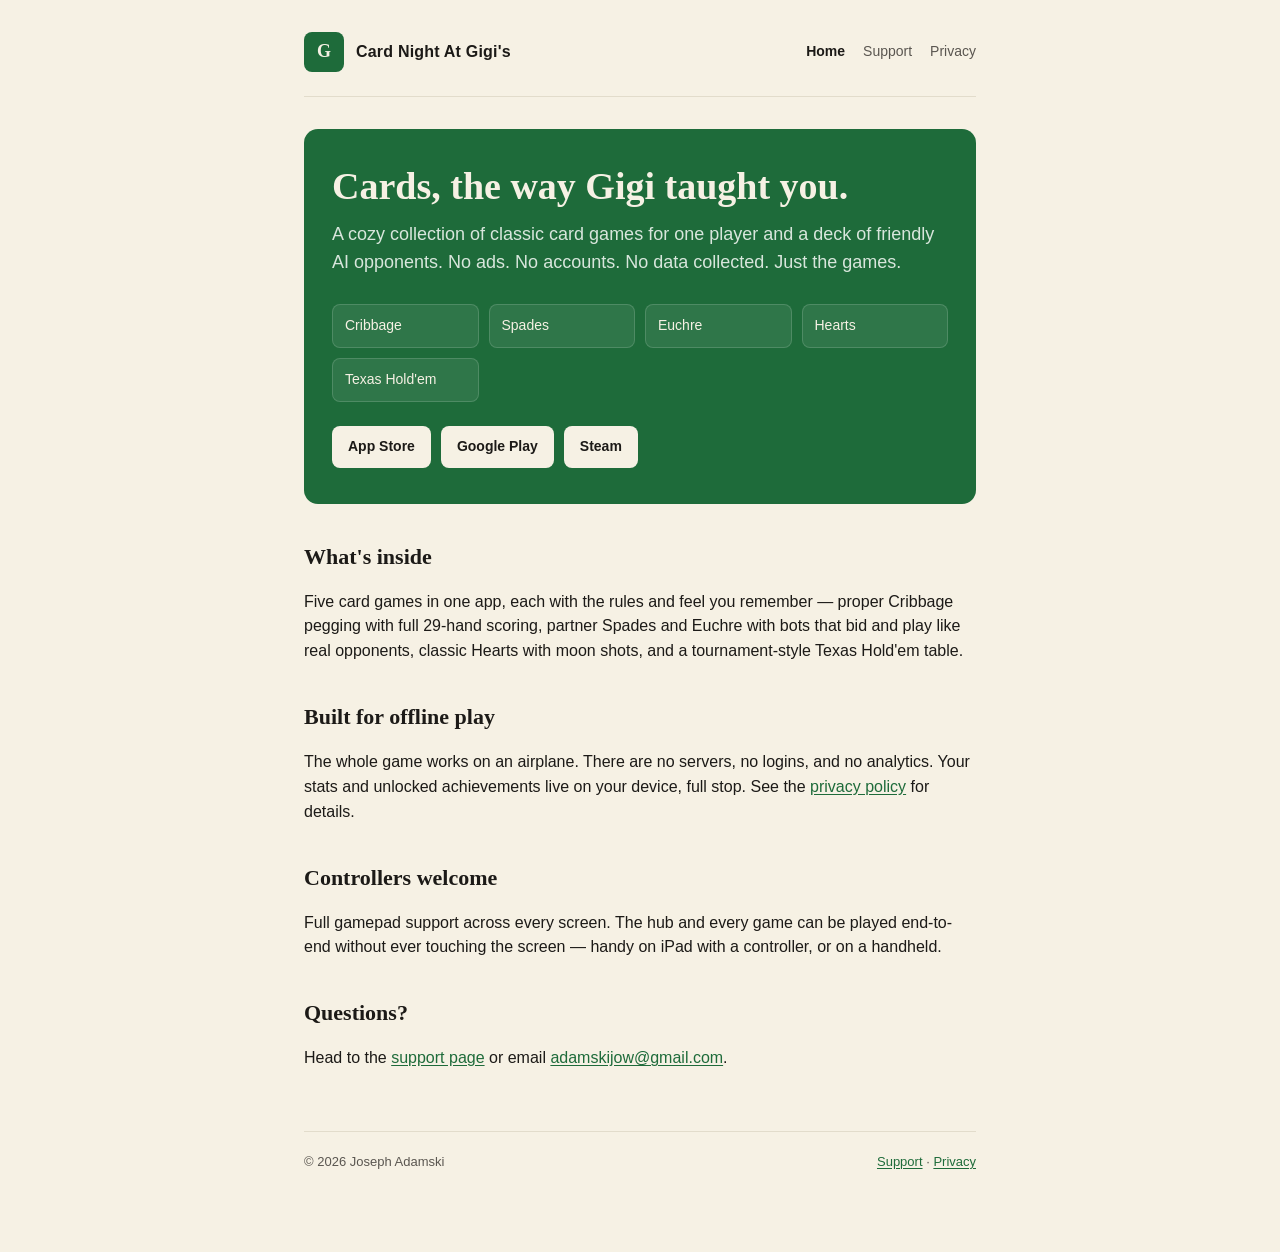
==== index.html @ 8c2c991e "initial site: landing, support, privacy For App Store / Google Play / Steam submission. Static HTML " ====
<!doctype html>
<html lang="en">
<head>
<meta charset="utf-8">
<meta name="viewport" content="width=device-width, initial-scale=1">
<title>Card Night At Gigi's</title>
<meta name="description" content="A cozy collection of classic card games — Cribbage, Spades, Euchre, Hearts, and Texas Hold'em — on iPhone, iPad, Android, and Steam.">
<link rel="stylesheet" href="./style.css">
<link rel="icon" href="./icon.svg" type="image/svg+xml">
</head>
<body>
<div class="wrap">

<header class="site">
  <div class="logo">G</div>
  <div class="name">Card Night At Gigi's</div>
  <nav class="site">
    <a href="./index.html" class="active">Home</a>
    <a href="./support.html">Support</a>
    <a href="./privacy.html">Privacy</a>
  </nav>
</header>

<section class="hero">
  <h1>Cards, the way Gigi taught you.</h1>
  <p class="tagline">A cozy collection of classic card games for one player and a deck of friendly AI opponents. No ads. No accounts. No data collected. Just the games.</p>

  <ul class="games">
    <li>Cribbage</li>
    <li>Spades</li>
    <li>Euchre</li>
    <li>Hearts</li>
    <li>Texas Hold'em</li>
  </ul>

  <div class="stores">
    <a class="store-btn" href="#">App Store</a>
    <a class="store-btn" href="#">Google Play</a>
    <a class="store-btn" href="#">Steam</a>
  </div>
</section>

<h2>What's inside</h2>
<p>Five card games in one app, each with the rules and feel you remember — proper Cribbage pegging with full 29-hand scoring, partner Spades and Euchre with bots that bid and play like real opponents, classic Hearts with moon shots, and a tournament-style Texas Hold'em table.</p>

<h2>Built for offline play</h2>
<p>The whole game works on an airplane. There are no servers, no logins, and no analytics. Your stats and unlocked achievements live on your device, full stop. See the <a href="./privacy.html">privacy policy</a> for details.</p>

<h2>Controllers welcome</h2>
<p>Full gamepad support across every screen. The hub and every game can be played end-to-end without ever touching the screen — handy on iPad with a controller, or on a handheld.</p>

<h2>Questions?</h2>
<p>Head to the <a href="./support.html">support page</a> or email <a href="mailto:adamskijow@gmail.com">adamskijow@gmail.com</a>.</p>

<footer class="site">
  <span>© 2026 Joseph Adamski</span>
  <span><a href="./support.html">Support</a> · <a href="./privacy.html">Privacy</a></span>
</footer>

</div>
</body>
</html>
---- style.css ----
:root {
  --felt: #1e6b3a;
  --felt-dark: #14532b;
  --cream: #f6f1e4;
  --ink: #1c1a17;
  --muted: #5a5650;
  --rule: #e2dccb;
  --accent: #b03a2e;
}

* { box-sizing: border-box; }

html, body {
  margin: 0;
  padding: 0;
  background: var(--cream);
  color: var(--ink);
  font-family: -apple-system, BlinkMacSystemFont, "Segoe UI", Roboto, "Helvetica Neue", Arial, sans-serif;
  line-height: 1.55;
  -webkit-font-smoothing: antialiased;
}

a { color: var(--felt); text-decoration: underline; text-underline-offset: 2px; }
a:hover { color: var(--felt-dark); }

.wrap {
  max-width: 720px;
  margin: 0 auto;
  padding: 32px 24px 80px;
}

header.site {
  display: flex;
  align-items: center;
  gap: 12px;
  padding-bottom: 24px;
  border-bottom: 1px solid var(--rule);
  margin-bottom: 32px;
}

header.site .logo {
  width: 40px; height: 40px;
  border-radius: 8px;
  background: var(--felt);
  display: flex; align-items: center; justify-content: center;
  color: var(--cream);
  font-weight: 700;
  font-size: 18px;
  font-family: Georgia, "Times New Roman", serif;
}

header.site .name {
  font-weight: 600;
  font-size: 16px;
  letter-spacing: 0.2px;
}

nav.site {
  margin-left: auto;
  display: flex;
  gap: 18px;
  font-size: 14px;
}

nav.site a { text-decoration: none; color: var(--muted); }
nav.site a:hover { color: var(--ink); }
nav.site a.active { color: var(--ink); font-weight: 600; }

h1 {
  font-family: Georgia, "Times New Roman", serif;
  font-size: 38px;
  line-height: 1.15;
  margin: 0 0 12px;
  color: var(--ink);
}

h2 {
  font-family: Georgia, "Times New Roman", serif;
  font-size: 22px;
  margin: 36px 0 10px;
}

h3 {
  font-size: 16px;
  margin: 24px 0 6px;
}

p, li { font-size: 16px; }

.tagline {
  font-size: 18px;
  color: var(--muted);
  margin: 0 0 28px;
}

.hero {
  background: var(--felt);
  color: var(--cream);
  border-radius: 14px;
  padding: 36px 28px;
  margin-bottom: 32px;
}

.hero h1 { color: var(--cream); }
.hero .tagline { color: #d8e6dc; }

.games {
  display: grid;
  grid-template-columns: repeat(auto-fill, minmax(140px, 1fr));
  gap: 10px;
  margin: 18px 0 4px;
  padding: 0;
  list-style: none;
}

.games li {
  background: rgba(255,255,255,0.08);
  border: 1px solid rgba(255,255,255,0.15);
  border-radius: 8px;
  padding: 10px 12px;
  font-size: 14px;
}

.stores {
  margin-top: 24px;
  display: flex;
  flex-wrap: wrap;
  gap: 10px;
}

.store-btn {
  display: inline-block;
  background: var(--cream);
  color: var(--ink);
  padding: 10px 16px;
  border-radius: 8px;
  font-weight: 600;
  font-size: 14px;
  text-decoration: none;
}

.store-btn:hover { background: #fff; color: var(--felt-dark); }

dl.faq dt {
  font-weight: 600;
  margin-top: 18px;
}

dl.faq dd {
  margin: 4px 0 0;
  color: #2c2a26;
}

.contact-card {
  background: #fff;
  border: 1px solid var(--rule);
  border-radius: 10px;
  padding: 20px 22px;
  margin: 22px 0;
}

.contact-card .email {
  font-size: 18px;
  font-weight: 600;
}

footer.site {
  margin-top: 60px;
  padding-top: 20px;
  border-top: 1px solid var(--rule);
  font-size: 13px;
  color: var(--muted);
  display: flex;
  justify-content: space-between;
  flex-wrap: wrap;
  gap: 8px;
}

@media (max-width: 540px) {
  h1 { font-size: 30px; }
  .hero { padding: 28px 20px; }
}
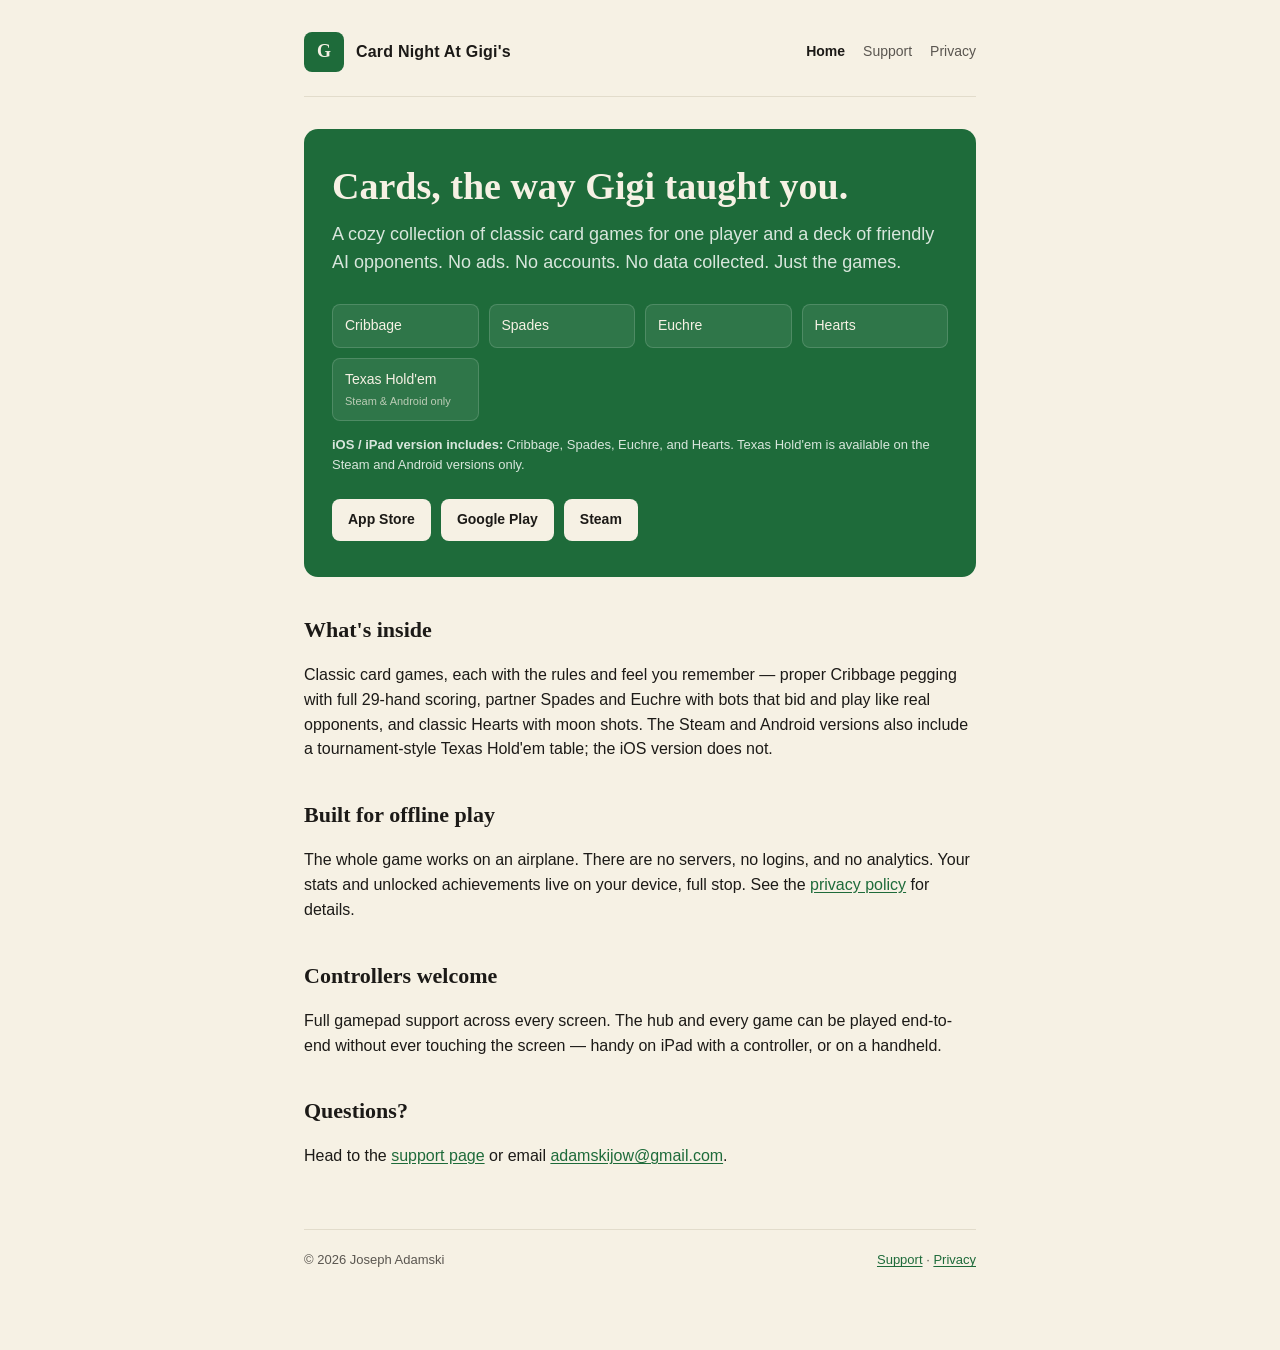
==== commit 6b802a2a: "clarify Texas Hold'em is not in iOS version App Store reviewer will check these pages. Make it unamb" ====
--- a/index.html
+++ b/index.html
@@ -4,7 +4,7 @@
 <meta charset="utf-8">
 <meta name="viewport" content="width=device-width, initial-scale=1">
 <title>Card Night At Gigi's</title>
-<meta name="description" content="A cozy collection of classic card games — Cribbage, Spades, Euchre, Hearts, and Texas Hold'em — on iPhone, iPad, Android, and Steam.">
+<meta name="description" content="A cozy collection of classic card games — Cribbage, Spades, Euchre, and Hearts — on iPhone, iPad, Android, and Steam. Texas Hold'em also available on Steam and Android.">
 <link rel="stylesheet" href="./style.css">
 <link rel="icon" href="./icon.svg" type="image/svg+xml">
 </head>
@@ -30,8 +30,12 @@
     <li>Spades</li>
     <li>Euchre</li>
     <li>Hearts</li>
-    <li>Texas Hold'em</li>
+    <li>Texas Hold'em <small style="opacity:0.7;display:block;font-size:11px;margin-top:2px;">Steam &amp; Android only</small></li>
   </ul>
+
+  <p style="font-size: 13px; color: #d8e6dc; margin: 14px 0 0;">
+    <strong>iOS / iPad version includes:</strong> Cribbage, Spades, Euchre, and Hearts. Texas Hold'em is available on the Steam and Android versions only.
+  </p>
 
   <div class="stores">
     <a class="store-btn" href="#">App Store</a>
@@ -41,7 +45,7 @@
 </section>
 
 <h2>What's inside</h2>
-<p>Five card games in one app, each with the rules and feel you remember — proper Cribbage pegging with full 29-hand scoring, partner Spades and Euchre with bots that bid and play like real opponents, classic Hearts with moon shots, and a tournament-style Texas Hold'em table.</p>
+<p>Classic card games, each with the rules and feel you remember — proper Cribbage pegging with full 29-hand scoring, partner Spades and Euchre with bots that bid and play like real opponents, and classic Hearts with moon shots. The Steam and Android versions also include a tournament-style Texas Hold'em table; the iOS version does not.</p>
 
 <h2>Built for offline play</h2>
 <p>The whole game works on an airplane. There are no servers, no logins, and no analytics. Your stats and unlocked achievements live on your device, full stop. See the <a href="./privacy.html">privacy policy</a> for details.</p>
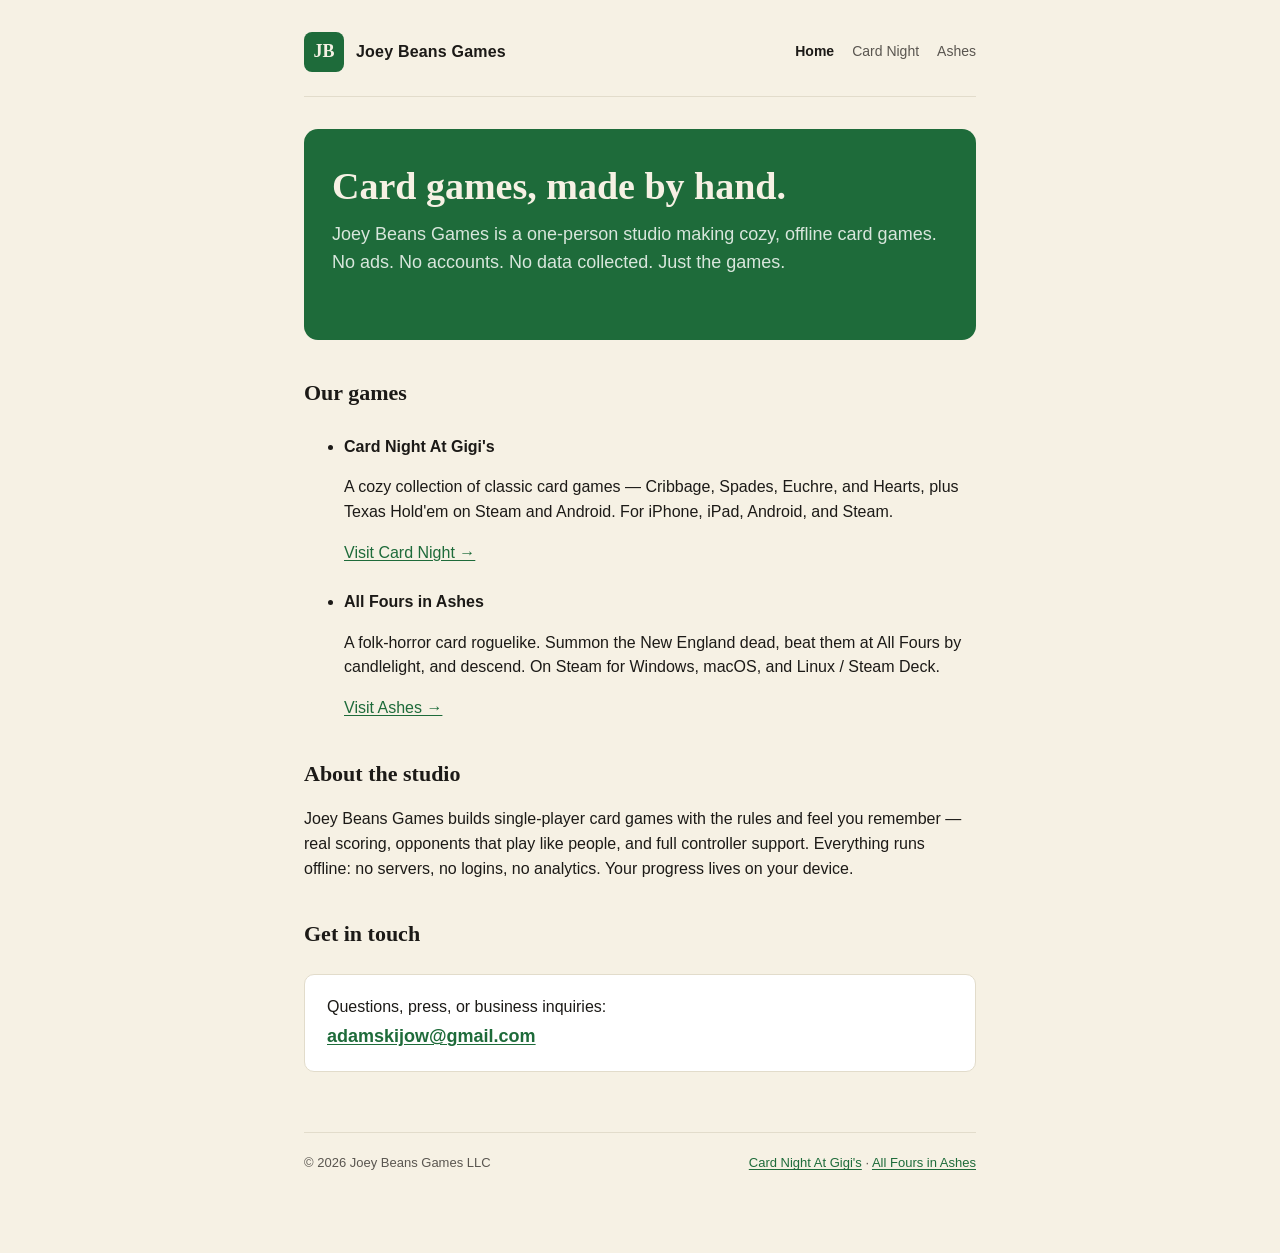
==== commit 9e3fb440: "Restructure into Joey Beans Games studio site Add an LLC studio landing page at the root linking to " ====
--- a/index.html
+++ b/index.html
@@ -3,8 +3,8 @@
 <head>
 <meta charset="utf-8">
 <meta name="viewport" content="width=device-width, initial-scale=1">
-<title>Card Night At Gigi's</title>
-<meta name="description" content="A cozy collection of classic card games — Cribbage, Spades, Euchre, and Hearts — on iPhone, iPad, Android, and Steam. Texas Hold'em also available on Steam and Android.">
+<title>Joey Beans Games</title>
+<meta name="description" content="Joey Beans Games is a tiny studio making cozy, offline card games — no ads, no accounts, no data collected. Maker of Card Night At Gigi's and All Fours in Ashes.">
 <link rel="stylesheet" href="./style.css">
 <link rel="icon" href="./icon.svg" type="image/svg+xml">
 </head>
@@ -12,53 +12,46 @@
 <div class="wrap">
 
 <header class="site">
-  <div class="logo">G</div>
-  <div class="name">Card Night At Gigi's</div>
+  <div class="logo">JB</div>
+  <div class="name">Joey Beans Games</div>
   <nav class="site">
     <a href="./index.html" class="active">Home</a>
-    <a href="./support.html">Support</a>
-    <a href="./privacy.html">Privacy</a>
+    <a href="./gigi/">Card Night</a>
+    <a href="./ashes/">Ashes</a>
   </nav>
 </header>
 
 <section class="hero">
-  <h1>Cards, the way Gigi taught you.</h1>
-  <p class="tagline">A cozy collection of classic card games for one player and a deck of friendly AI opponents. No ads. No accounts. No data collected. Just the games.</p>
-
-  <ul class="games">
-    <li>Cribbage</li>
-    <li>Spades</li>
-    <li>Euchre</li>
-    <li>Hearts</li>
-    <li>Texas Hold'em <small style="opacity:0.7;display:block;font-size:11px;margin-top:2px;">Steam &amp; Android only</small></li>
-  </ul>
-
-  <p style="font-size: 13px; color: #d8e6dc; margin: 14px 0 0;">
-    <strong>iOS / iPad version includes:</strong> Cribbage, Spades, Euchre, and Hearts. Texas Hold'em is available on the Steam and Android versions only.
-  </p>
-
-  <div class="stores">
-    <a class="store-btn" href="#">App Store</a>
-    <a class="store-btn" href="#">Google Play</a>
-    <a class="store-btn" href="#">Steam</a>
-  </div>
+  <h1>Card games, made by hand.</h1>
+  <p class="tagline">Joey Beans Games is a one-person studio making cozy, offline card games. No ads. No accounts. No data collected. Just the games.</p>
 </section>
 
-<h2>What's inside</h2>
-<p>Classic card games, each with the rules and feel you remember — proper Cribbage pegging with full 29-hand scoring, partner Spades and Euchre with bots that bid and play like real opponents, and classic Hearts with moon shots. The Steam and Android versions also include a tournament-style Texas Hold'em table; the iOS version does not.</p>
+<h2>Our games</h2>
+<ul class="titles">
+  <li class="title-card">
+    <h3>Card Night At Gigi's</h3>
+    <p>A cozy collection of classic card games — Cribbage, Spades, Euchre, and Hearts, plus Texas Hold'em on Steam and Android. For iPhone, iPad, Android, and Steam.</p>
+    <a class="title-link" href="./gigi/">Visit Card Night &rarr;</a>
+  </li>
+  <li class="title-card">
+    <h3>All Fours in Ashes</h3>
+    <p>A folk-horror card roguelike. Summon the New England dead, beat them at All Fours by candlelight, and descend. On Steam for Windows, macOS, and Linux / Steam Deck.</p>
+    <a class="title-link" href="./ashes/">Visit Ashes &rarr;</a>
+  </li>
+</ul>
 
-<h2>Built for offline play</h2>
-<p>The whole game works on an airplane. There are no servers, no logins, and no analytics. Your stats and unlocked achievements live on your device, full stop. See the <a href="./privacy.html">privacy policy</a> for details.</p>
+<h2>About the studio</h2>
+<p>Joey Beans Games builds single-player card games with the rules and feel you remember — real scoring, opponents that play like people, and full controller support. Everything runs offline: no servers, no logins, no analytics. Your progress lives on your device.</p>
 
-<h2>Controllers welcome</h2>
-<p>Full gamepad support across every screen. The hub and every game can be played end-to-end without ever touching the screen — handy on iPad with a controller, or on a handheld.</p>
-
-<h2>Questions?</h2>
-<p>Head to the <a href="./support.html">support page</a> or email <a href="mailto:adamskijow@gmail.com">adamskijow@gmail.com</a>.</p>
+<h2>Get in touch</h2>
+<div class="contact-card">
+  <p style="margin:0 0 4px;">Questions, press, or business inquiries:</p>
+  <p class="email" style="margin:0;"><a href="mailto:adamskijow@gmail.com">adamskijow@gmail.com</a></p>
+</div>
 
 <footer class="site">
-  <span>© 2026 Joseph Adamski</span>
-  <span><a href="./support.html">Support</a> · <a href="./privacy.html">Privacy</a></span>
+  <span>&copy; 2026 Joey Beans Games LLC</span>
+  <span><a href="./gigi/">Card Night At Gigi's</a> &middot; <a href="./ashes/">All Fours in Ashes</a></span>
 </footer>
 
 </div>
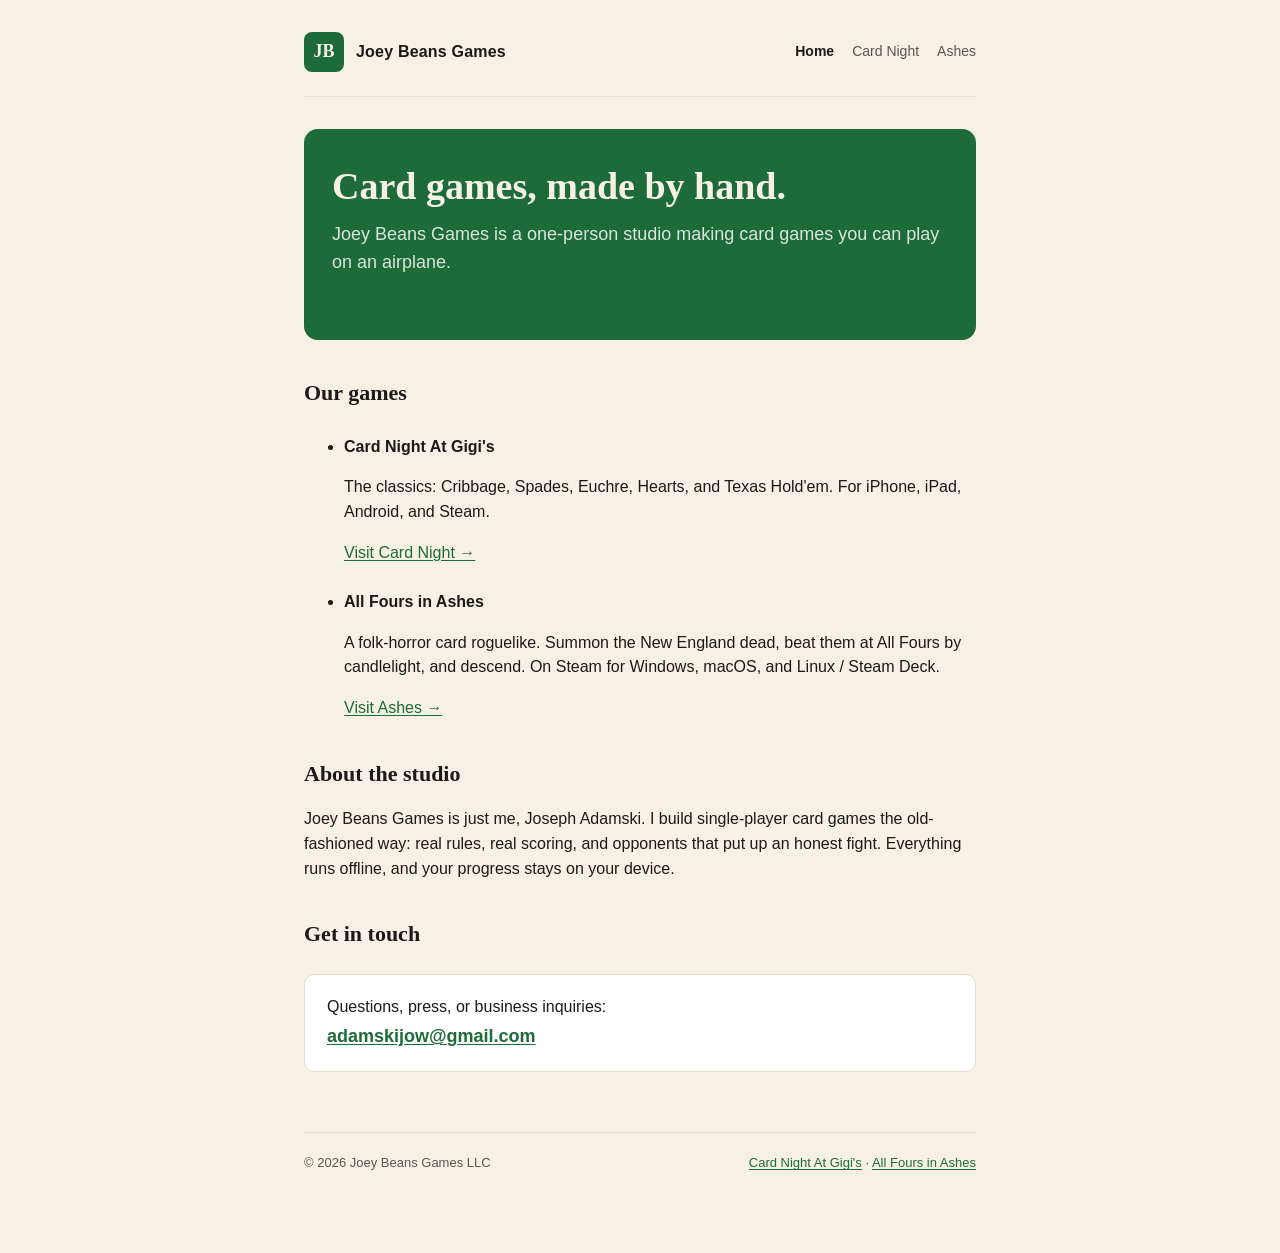
==== commit 819b5104: "Finalize launch copy: de-AI pass, Texas Hold'em on all platforms, LLC copyright Rewrite marketing co" ====
--- a/index.html
+++ b/index.html
@@ -4,7 +4,7 @@
 <meta charset="utf-8">
 <meta name="viewport" content="width=device-width, initial-scale=1">
 <title>Joey Beans Games</title>
-<meta name="description" content="Joey Beans Games is a tiny studio making cozy, offline card games — no ads, no accounts, no data collected. Maker of Card Night At Gigi's and All Fours in Ashes.">
+<meta name="description" content="Joey Beans Games is a one-person studio making single-player card games that run offline. Maker of Card Night At Gigi's and All Fours in Ashes.">
 <link rel="stylesheet" href="./style.css">
 <link rel="icon" href="./icon.svg" type="image/svg+xml">
 </head>
@@ -23,14 +23,14 @@
 
 <section class="hero">
   <h1>Card games, made by hand.</h1>
-  <p class="tagline">Joey Beans Games is a one-person studio making cozy, offline card games. No ads. No accounts. No data collected. Just the games.</p>
+  <p class="tagline">Joey Beans Games is a one-person studio making card games you can play on an airplane.</p>
 </section>
 
 <h2>Our games</h2>
 <ul class="titles">
   <li class="title-card">
     <h3>Card Night At Gigi's</h3>
-    <p>A cozy collection of classic card games — Cribbage, Spades, Euchre, and Hearts, plus Texas Hold'em on Steam and Android. For iPhone, iPad, Android, and Steam.</p>
+    <p>The classics: Cribbage, Spades, Euchre, Hearts, and Texas Hold'em. For iPhone, iPad, Android, and Steam.</p>
     <a class="title-link" href="./gigi/">Visit Card Night &rarr;</a>
   </li>
   <li class="title-card">
@@ -41,7 +41,7 @@
 </ul>
 
 <h2>About the studio</h2>
-<p>Joey Beans Games builds single-player card games with the rules and feel you remember — real scoring, opponents that play like people, and full controller support. Everything runs offline: no servers, no logins, no analytics. Your progress lives on your device.</p>
+<p>Joey Beans Games is just me, Joseph Adamski. I build single-player card games the old-fashioned way: real rules, real scoring, and opponents that put up an honest fight. Everything runs offline, and your progress stays on your device.</p>
 
 <h2>Get in touch</h2>
 <div class="contact-card">
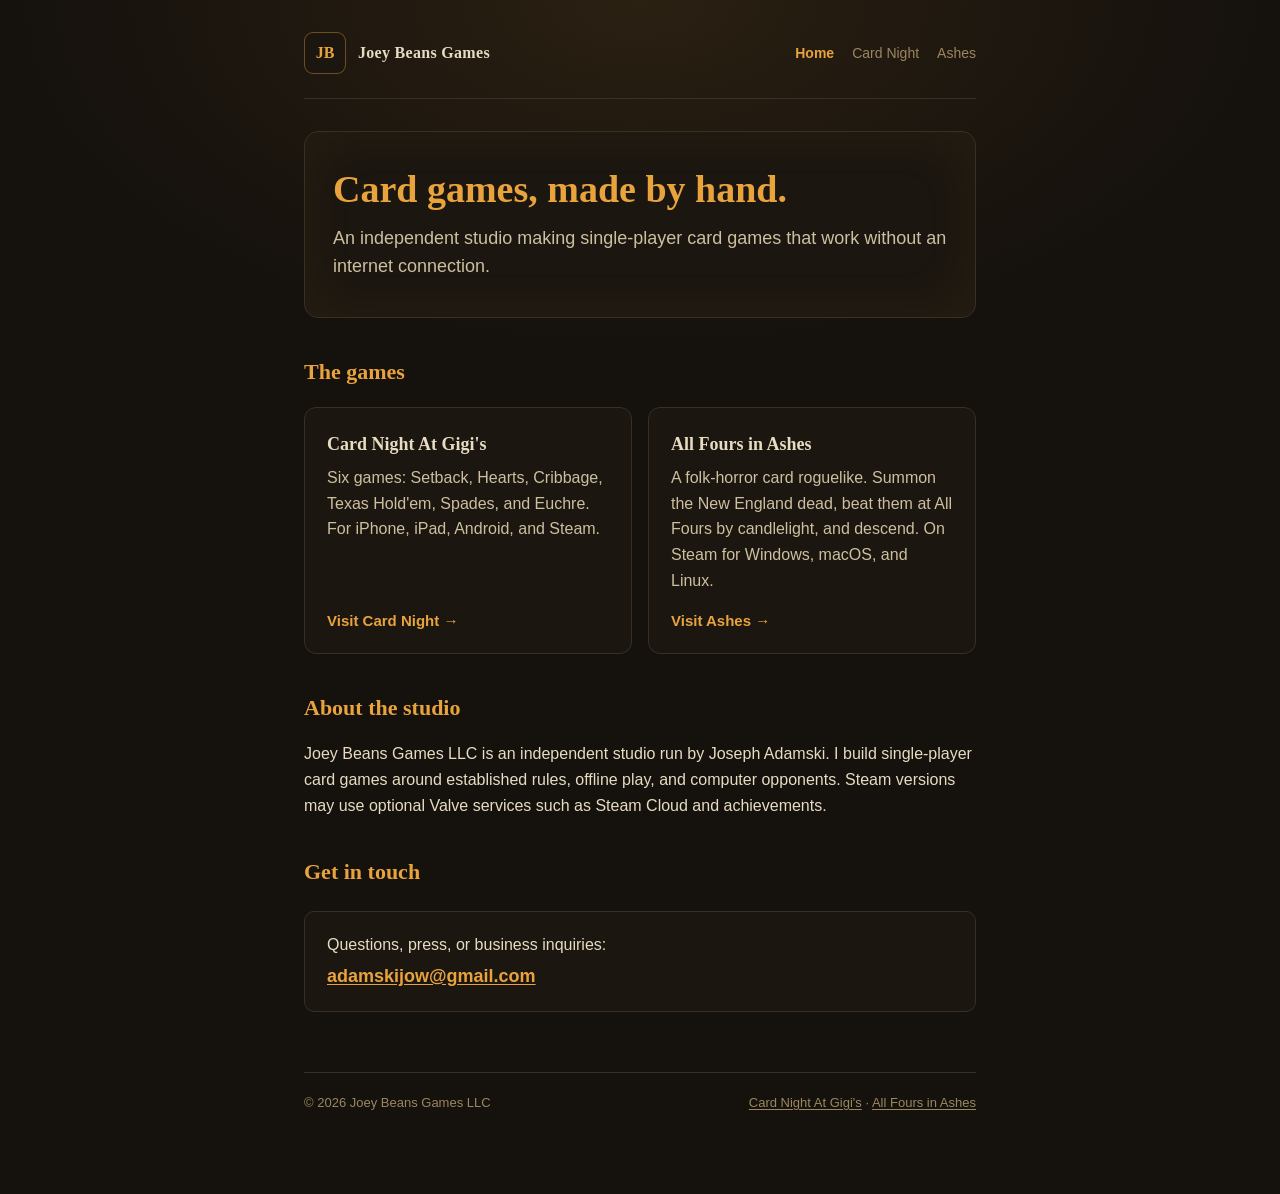
==== commit 1508dfcc: "Refresh studio site and correct product policies" ====
--- a/index.html
+++ b/index.html
@@ -4,7 +4,7 @@
 <meta charset="utf-8">
 <meta name="viewport" content="width=device-width, initial-scale=1">
 <title>Joey Beans Games</title>
-<meta name="description" content="Joey Beans Games is a one-person studio making single-player card games that run offline. Maker of Card Night At Gigi's and All Fours in Ashes.">
+<meta name="description" content="Joey Beans Games LLC is an independent studio making offline single-player card games, including Card Night At Gigi's and All Fours in Ashes.">
 <link rel="stylesheet" href="./style.css">
 <link rel="icon" href="./icon.svg" type="image/svg+xml">
 </head>
@@ -23,25 +23,25 @@
 
 <section class="hero">
   <h1>Card games, made by hand.</h1>
-  <p class="tagline">Joey Beans Games is a one-person studio making card games you can play on an airplane.</p>
+  <p class="tagline">An independent studio making single-player card games that work without an internet connection.</p>
 </section>
 
-<h2>Our games</h2>
+<h2>The games</h2>
 <ul class="titles">
   <li class="title-card">
     <h3>Card Night At Gigi's</h3>
-    <p>The classics: Cribbage, Spades, Euchre, Hearts, and Texas Hold'em. For iPhone, iPad, Android, and Steam.</p>
+    <p>Six games: Setback, Hearts, Cribbage, Texas Hold'em, Spades, and Euchre. For iPhone, iPad, Android, and Steam.</p>
     <a class="title-link" href="./gigi/">Visit Card Night &rarr;</a>
   </li>
   <li class="title-card">
     <h3>All Fours in Ashes</h3>
-    <p>A folk-horror card roguelike. Summon the New England dead, beat them at All Fours by candlelight, and descend. On Steam for Windows, macOS, and Linux / Steam Deck.</p>
+    <p>A folk-horror card roguelike. Summon the New England dead, beat them at All Fours by candlelight, and descend. On Steam for Windows, macOS, and Linux.</p>
     <a class="title-link" href="./ashes/">Visit Ashes &rarr;</a>
   </li>
 </ul>
 
 <h2>About the studio</h2>
-<p>Joey Beans Games is just me, Joseph Adamski. I build single-player card games the old-fashioned way: real rules, real scoring, and opponents that put up an honest fight. Everything runs offline, and your progress stays on your device.</p>
+<p>Joey Beans Games LLC is an independent studio run by Joseph Adamski. I build single-player card games around established rules, offline play, and computer opponents. Steam versions may use optional Valve services such as Steam Cloud and achievements.</p>
 
 <h2>Get in touch</h2>
 <div class="contact-card">
--- a/style.css
+++ b/style.css
@@ -1,11 +1,12 @@
 :root {
-  --felt: #1e6b3a;
-  --felt-dark: #14532b;
-  --cream: #f6f1e4;
-  --ink: #1c1a17;
-  --muted: #5a5650;
-  --rule: #e2dccb;
-  --accent: #b03a2e;
+  --night: #15110d;
+  --panel: #1b1610;
+  --parch: #e7dcc2;
+  --muted: #9a875f;
+  --rule: #3a2f24;
+  --amber: #e8a33d;
+  --ember: #b5651d;
+  --blood: #7a1f1f;
 }
 
 * { box-sizing: border-box; }
@@ -13,15 +14,17 @@
 html, body {
   margin: 0;
   padding: 0;
-  background: var(--cream);
-  color: var(--ink);
+  background: var(--night);
+  background-image: radial-gradient(ellipse 70% 55% at 50% 0%, rgba(232,163,61,0.10), rgba(21,17,13,0) 70%);
+  background-attachment: fixed;
+  color: var(--parch);
   font-family: -apple-system, BlinkMacSystemFont, "Segoe UI", Roboto, "Helvetica Neue", Arial, sans-serif;
-  line-height: 1.55;
+  line-height: 1.6;
   -webkit-font-smoothing: antialiased;
 }
 
-a { color: var(--felt); text-decoration: underline; text-underline-offset: 2px; }
-a:hover { color: var(--felt-dark); }
+a { color: var(--amber); text-decoration: underline; text-underline-offset: 2px; }
+a:hover { color: var(--ember); }
 
 .wrap {
   max-width: 720px;
@@ -39,20 +42,27 @@
 }
 
 header.site .logo {
-  width: 40px; height: 40px;
-  border-radius: 8px;
-  background: var(--felt);
+  width: 42px; height: 42px;
+  border-radius: 9px;
+  flex: 0 0 auto;
   display: flex; align-items: center; justify-content: center;
-  color: var(--cream);
+  background: var(--panel);
+  border: 1px solid rgba(232,163,61,0.40);
+  color: var(--amber);
   font-weight: 700;
-  font-size: 18px;
+  font-size: 16px;
   font-family: Georgia, "Times New Roman", serif;
+  overflow: hidden;
 }
+
+header.site .logo img { width: 100%; height: 100%; display: block; }
 
 header.site .name {
   font-weight: 600;
   font-size: 16px;
-  letter-spacing: 0.2px;
+  letter-spacing: 0.3px;
+  font-family: Georgia, "Times New Roman", serif;
+  color: var(--parch);
 }
 
 nav.site {
@@ -60,99 +70,93 @@
   display: flex;
   gap: 18px;
   font-size: 14px;
+  flex-wrap: wrap;
 }
 
 nav.site a { text-decoration: none; color: var(--muted); }
-nav.site a:hover { color: var(--ink); }
-nav.site a.active { color: var(--ink); font-weight: 600; }
+nav.site a:hover { color: var(--parch); }
+nav.site a.active { color: var(--amber); font-weight: 600; }
 
 h1 {
   font-family: Georgia, "Times New Roman", serif;
   font-size: 38px;
   line-height: 1.15;
   margin: 0 0 12px;
-  color: var(--ink);
+  color: var(--parch);
 }
 
 h2 {
   font-family: Georgia, "Times New Roman", serif;
   font-size: 22px;
   margin: 36px 0 10px;
+  color: var(--amber);
 }
 
 h3 {
-  font-size: 16px;
-  margin: 24px 0 6px;
+  font-family: Georgia, "Times New Roman", serif;
+  font-size: 18px;
+  margin: 0 0 6px;
+  color: var(--parch);
 }
 
-p, li { font-size: 16px; }
+p, li { font-size: 16px; color: var(--parch); }
 
 .tagline {
   font-size: 18px;
   color: var(--muted);
-  margin: 0 0 28px;
+  margin: 0;
 }
 
 .hero {
-  background: var(--felt);
-  color: var(--cream);
+  background: var(--panel);
+  border: 1px solid var(--rule);
   border-radius: 14px;
   padding: 36px 28px;
   margin-bottom: 32px;
+  box-shadow: inset 0 0 60px rgba(232,163,61,0.06);
 }
 
-.hero h1 { color: var(--cream); }
-.hero .tagline { color: #d8e6dc; }
+.hero h1 { color: var(--amber); }
+.hero .tagline { color: #cdbf9f; }
 
-.games {
+.titles {
   display: grid;
-  grid-template-columns: repeat(auto-fill, minmax(140px, 1fr));
-  gap: 10px;
+  grid-template-columns: repeat(auto-fit, minmax(260px, 1fr));
+  gap: 16px;
   margin: 18px 0 4px;
   padding: 0;
   list-style: none;
 }
 
-.games li {
-  background: rgba(255,255,255,0.08);
-  border: 1px solid rgba(255,255,255,0.15);
-  border-radius: 8px;
-  padding: 10px 12px;
-  font-size: 14px;
+.title-card {
+  background: var(--panel);
+  border: 1px solid var(--rule);
+  border-radius: 12px;
+  padding: 22px 22px 20px;
+  display: flex;
+  flex-direction: column;
+  transition: border-color 0.15s ease, box-shadow 0.15s ease;
 }
 
-.stores {
-  margin-top: 24px;
-  display: flex;
-  flex-wrap: wrap;
-  gap: 10px;
+.title-card:hover {
+  border-color: rgba(232,163,61,0.45);
+  box-shadow: inset 0 0 50px rgba(232,163,61,0.05);
 }
 
-.store-btn {
-  display: inline-block;
-  background: var(--cream);
-  color: var(--ink);
-  padding: 10px 16px;
-  border-radius: 8px;
+.title-card h3 { margin-top: 0; }
+.title-card p { color: #cdbf9f; margin: 0 0 16px; }
+
+.title-link {
+  margin-top: auto;
   font-weight: 600;
-  font-size: 14px;
+  font-size: 15px;
   text-decoration: none;
+  color: var(--amber);
 }
-
-.store-btn:hover { background: #fff; color: var(--felt-dark); }
-
-dl.faq dt {
-  font-weight: 600;
-  margin-top: 18px;
-}
-
-dl.faq dd {
-  margin: 4px 0 0;
-  color: #2c2a26;
-}
+.title-link:hover { color: var(--ember); }
 
 .contact-card {
-  background: #fff;
+  background: var(--panel);
   border: 1px solid var(--rule);
   border-radius: 10px;
   padding: 20px 22px;
@@ -176,6 +180,9 @@
   gap: 8px;
 }
 
+footer.site a { color: var(--muted); }
+footer.site a:hover { color: var(--parch); }
+
 @media (max-width: 540px) {
   h1 { font-size: 30px; }
   .hero { padding: 28px 20px; }
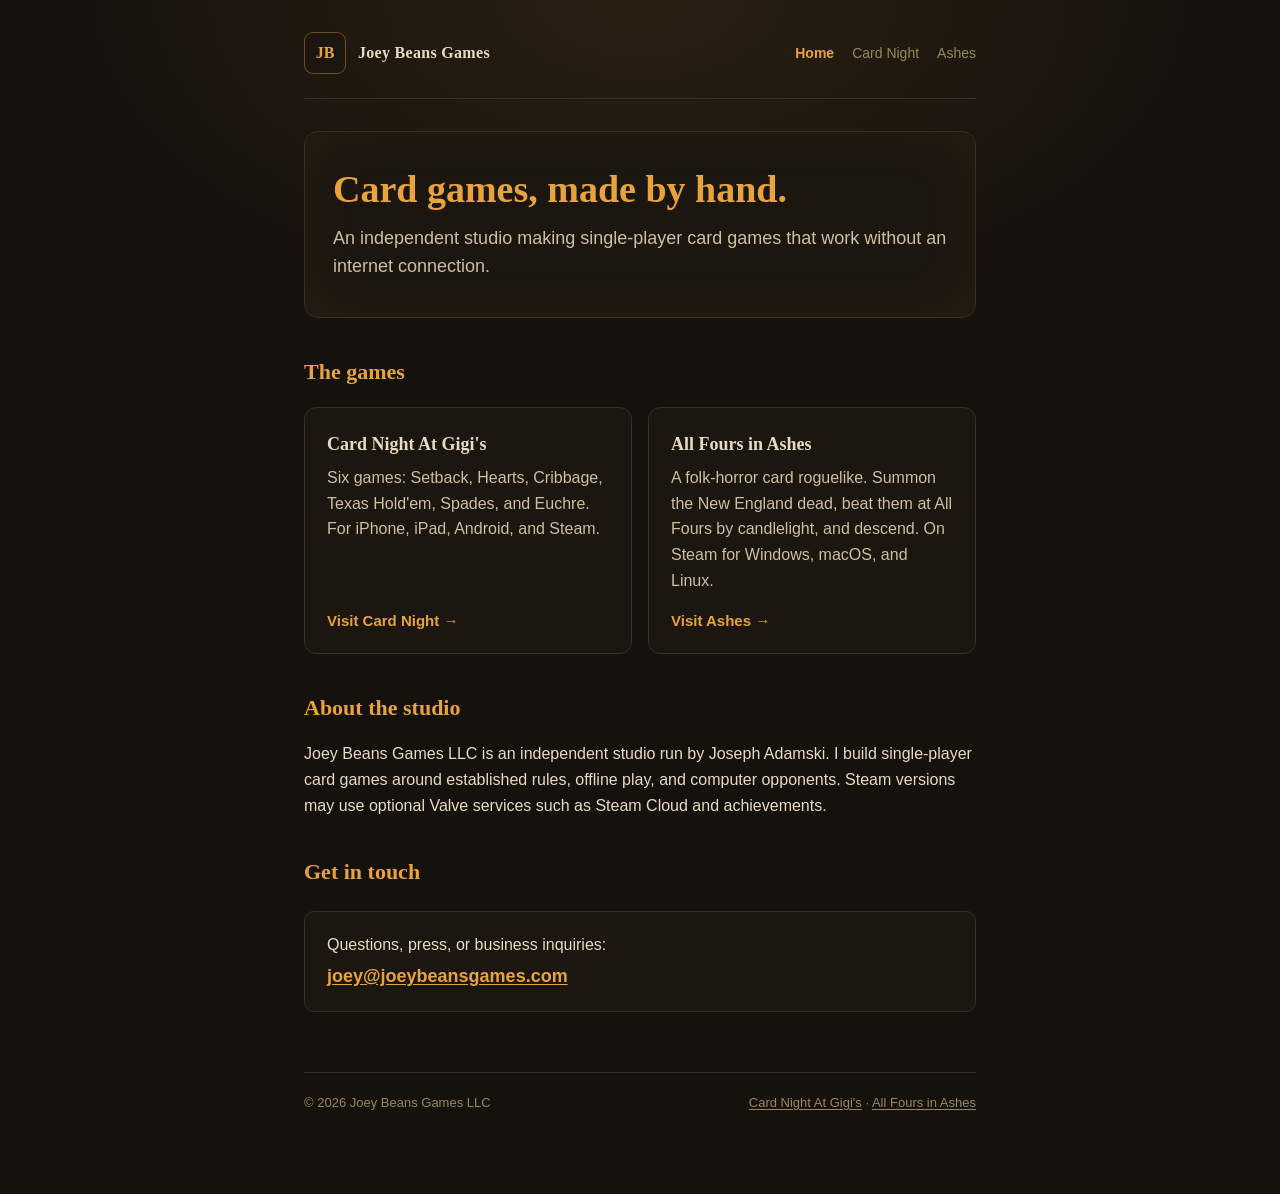
==== commit fb4ba2d8: "Use business email across public site" ====
--- a/index.html
+++ b/index.html
@@ -46,7 +46,7 @@
 <h2>Get in touch</h2>
 <div class="contact-card">
   <p style="margin:0 0 4px;">Questions, press, or business inquiries:</p>
-  <p class="email" style="margin:0;"><a href="mailto:adamskijow@gmail.com">adamskijow@gmail.com</a></p>
+  <p class="email" style="margin:0;"><a href="mailto:joey@joeybeansgames.com">joey@joeybeansgames.com</a></p>
 </div>
 
 <footer class="site">
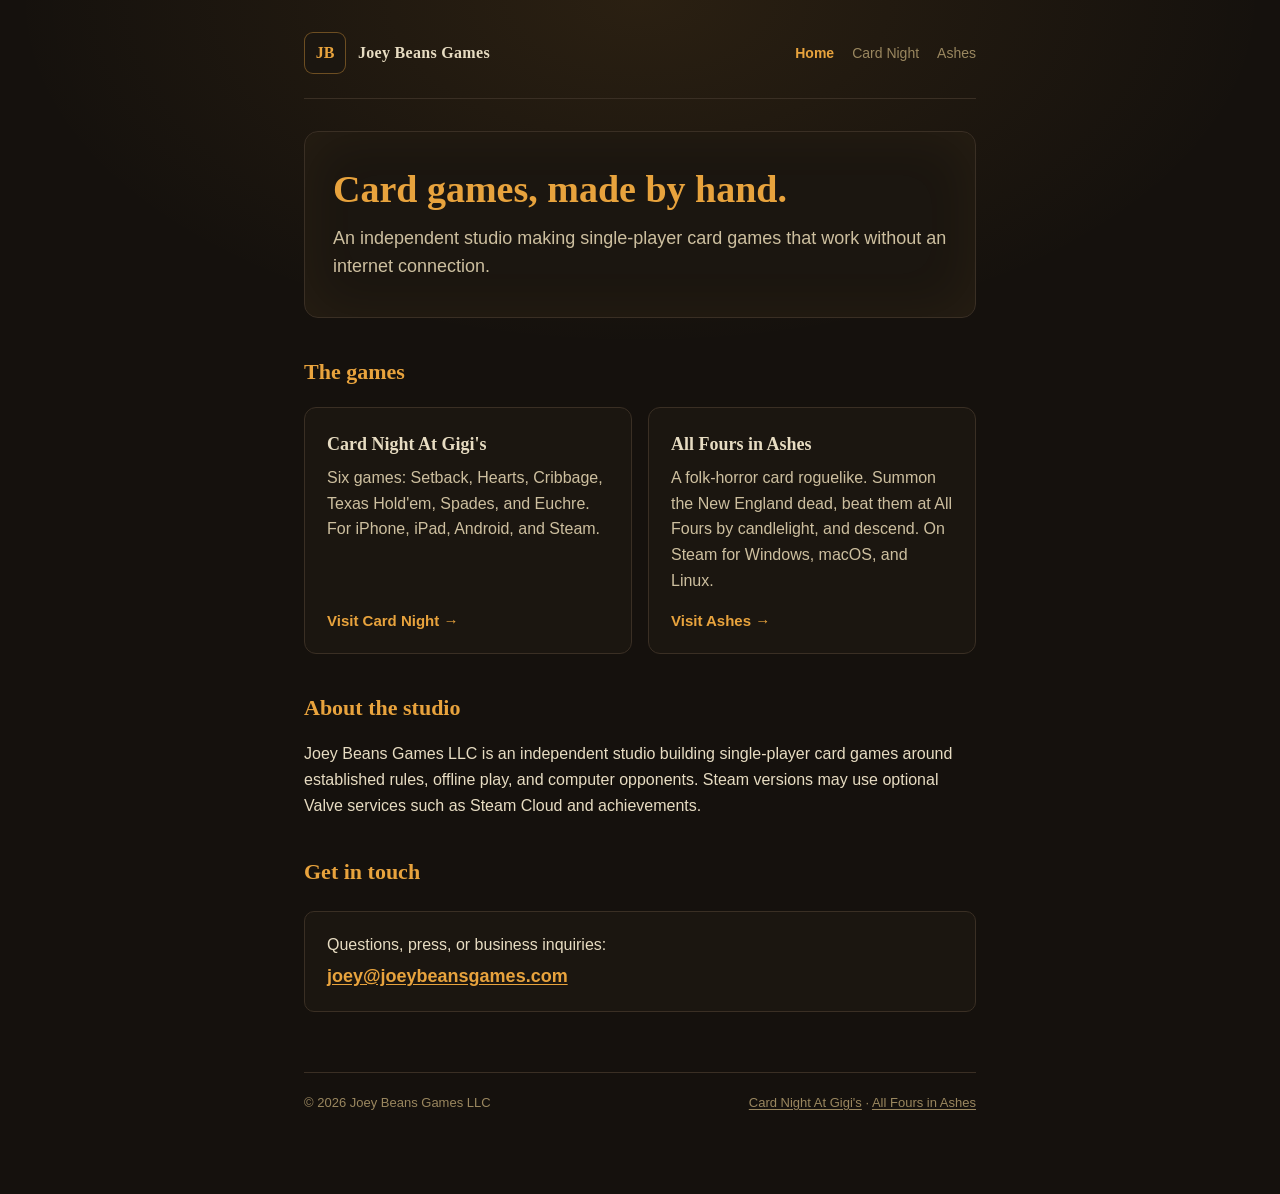
==== commit e2475fd0: "Remove personal name from studio homepage" ====
--- a/index.html
+++ b/index.html
@@ -41,7 +41,7 @@
 </ul>
 
 <h2>About the studio</h2>
-<p>Joey Beans Games LLC is an independent studio run by Joseph Adamski. I build single-player card games around established rules, offline play, and computer opponents. Steam versions may use optional Valve services such as Steam Cloud and achievements.</p>
+<p>Joey Beans Games LLC is an independent studio building single-player card games around established rules, offline play, and computer opponents. Steam versions may use optional Valve services such as Steam Cloud and achievements.</p>
 
 <h2>Get in touch</h2>
 <div class="contact-card">
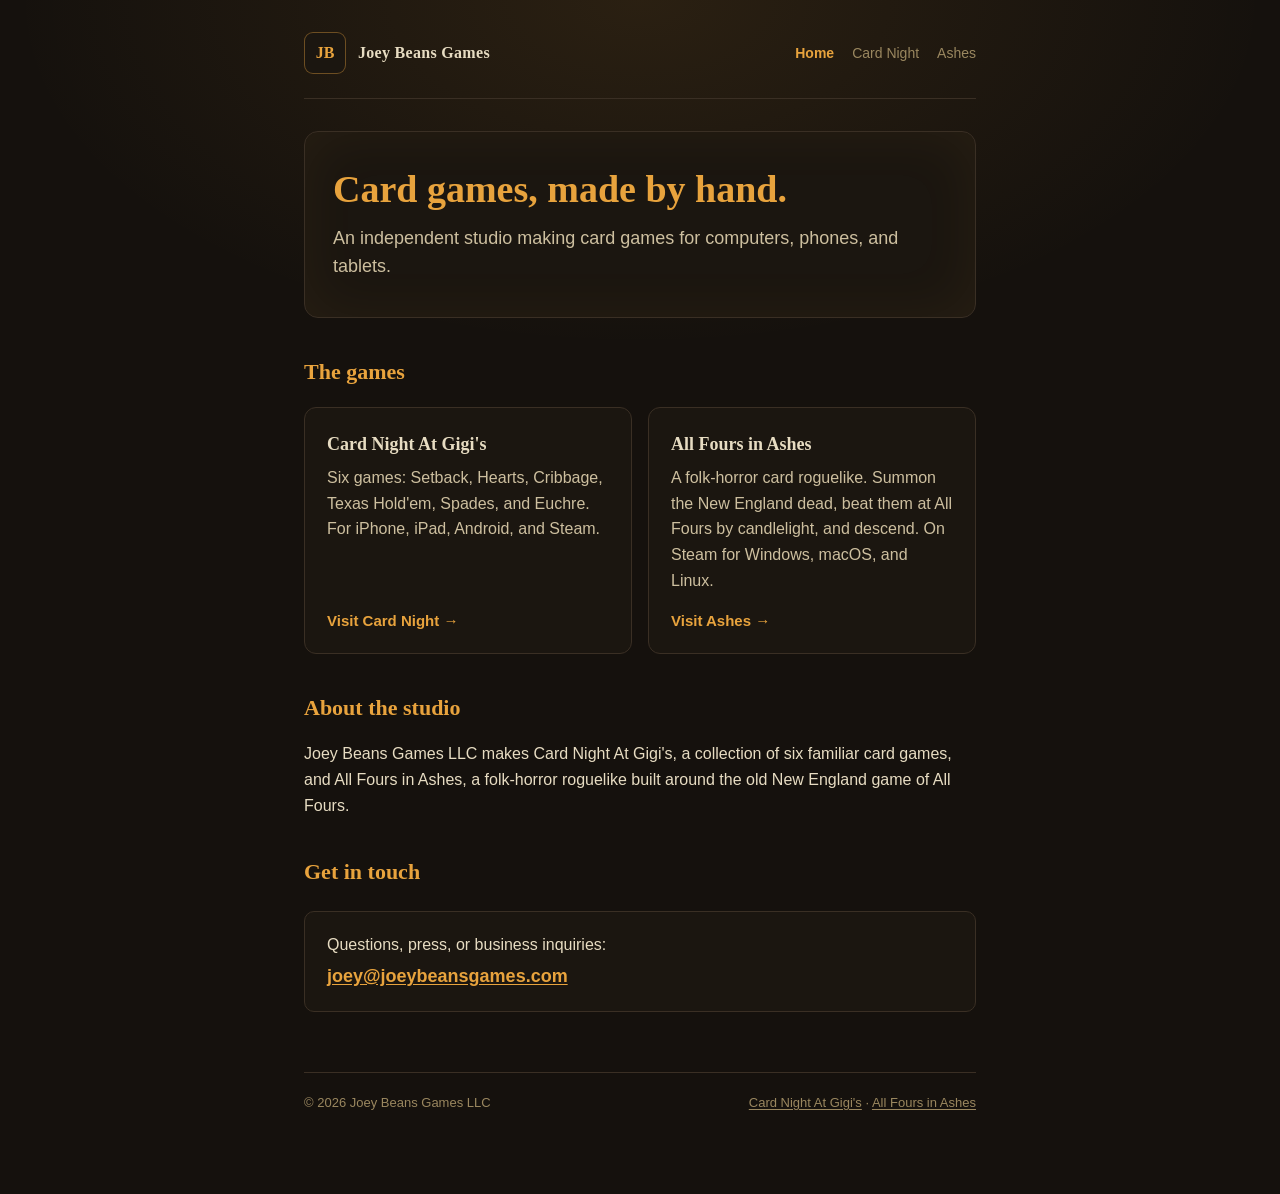
==== commit 663967f1: "Simplify studio homepage copy" ====
--- a/index.html
+++ b/index.html
@@ -4,7 +4,7 @@
 <meta charset="utf-8">
 <meta name="viewport" content="width=device-width, initial-scale=1">
 <title>Joey Beans Games</title>
-<meta name="description" content="Joey Beans Games LLC is an independent studio making offline single-player card games, including Card Night At Gigi's and All Fours in Ashes.">
+<meta name="description" content="Joey Beans Games LLC is an independent studio behind Card Night At Gigi's and All Fours in Ashes.">
 <link rel="stylesheet" href="./style.css">
 <link rel="icon" href="./icon.svg" type="image/svg+xml">
 </head>
@@ -23,7 +23,7 @@
 
 <section class="hero">
   <h1>Card games, made by hand.</h1>
-  <p class="tagline">An independent studio making single-player card games that work without an internet connection.</p>
+  <p class="tagline">An independent studio making card games for computers, phones, and tablets.</p>
 </section>
 
 <h2>The games</h2>
@@ -41,7 +41,7 @@
 </ul>
 
 <h2>About the studio</h2>
-<p>Joey Beans Games LLC is an independent studio building single-player card games around established rules, offline play, and computer opponents. Steam versions may use optional Valve services such as Steam Cloud and achievements.</p>
+<p>Joey Beans Games LLC makes Card Night At Gigi's, a collection of six familiar card games, and All Fours in Ashes, a folk-horror roguelike built around the old New England game of All Fours.</p>
 
 <h2>Get in touch</h2>
 <div class="contact-card">
